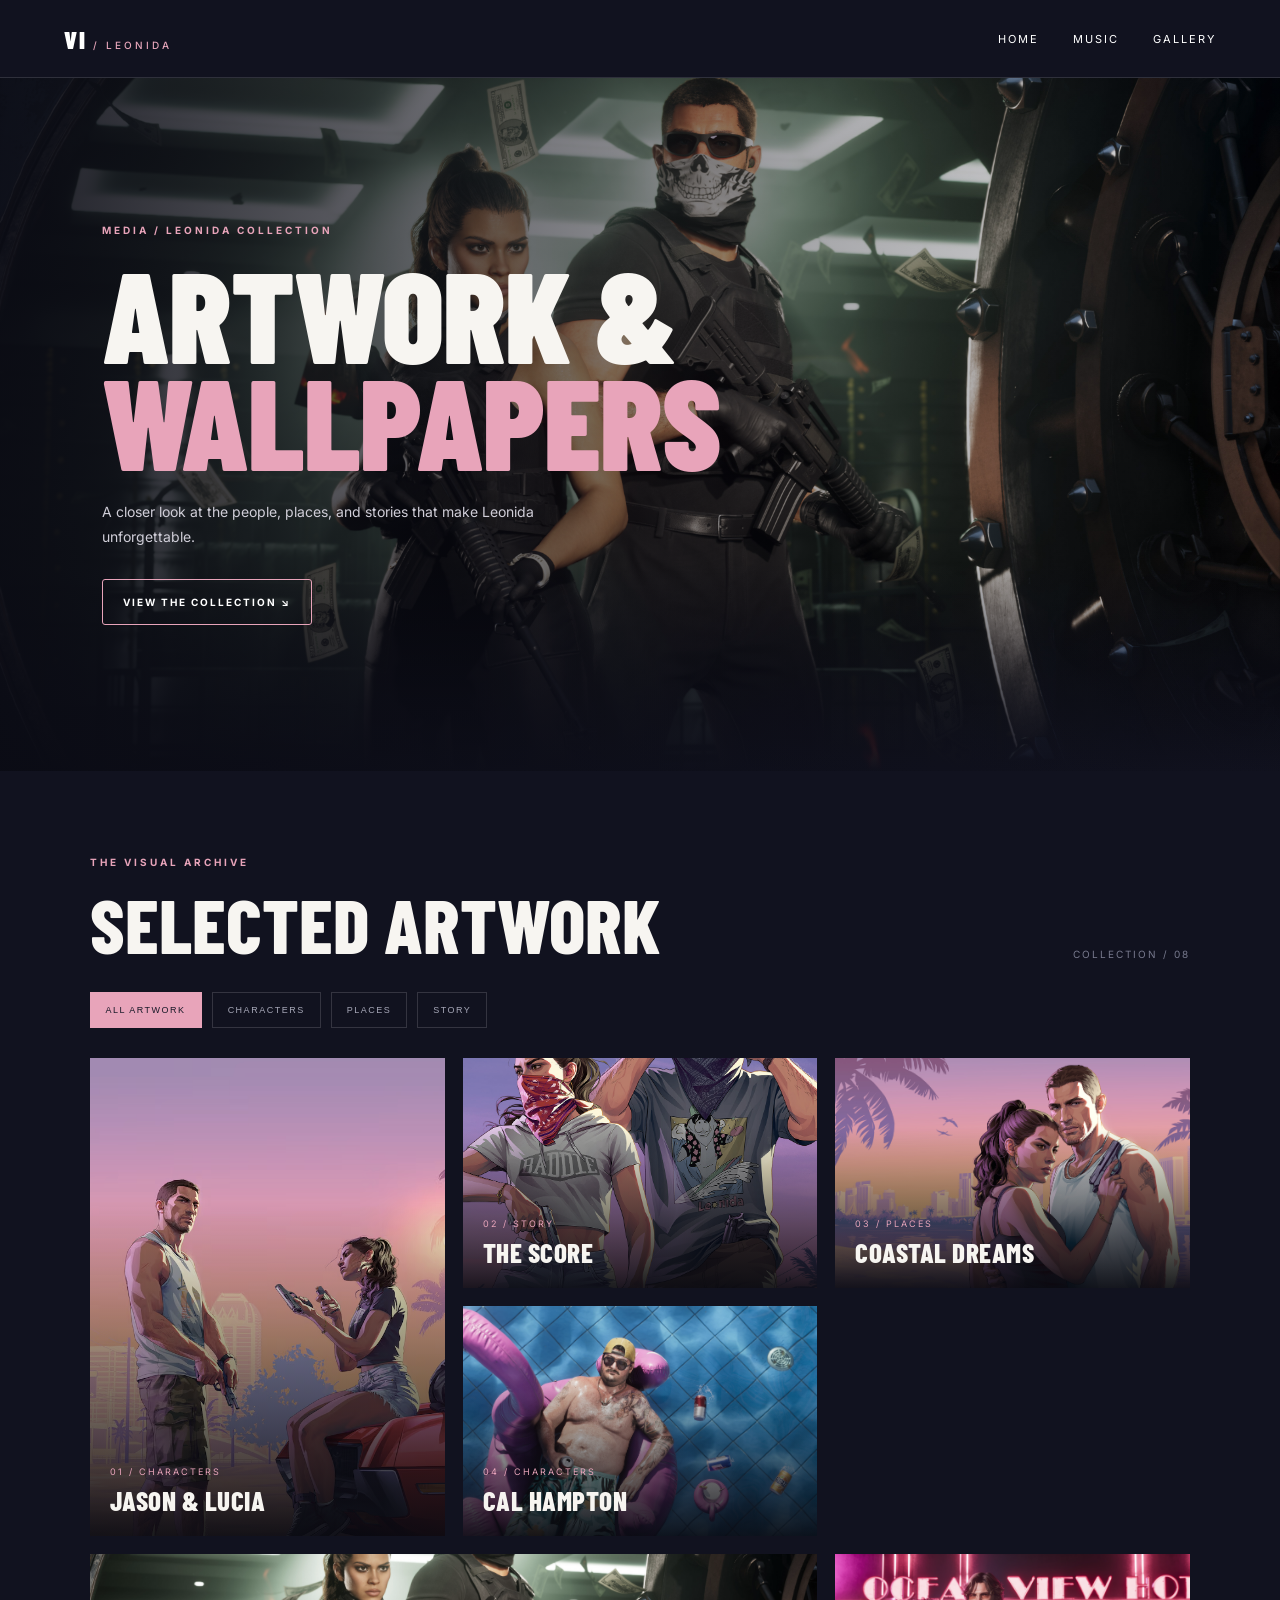
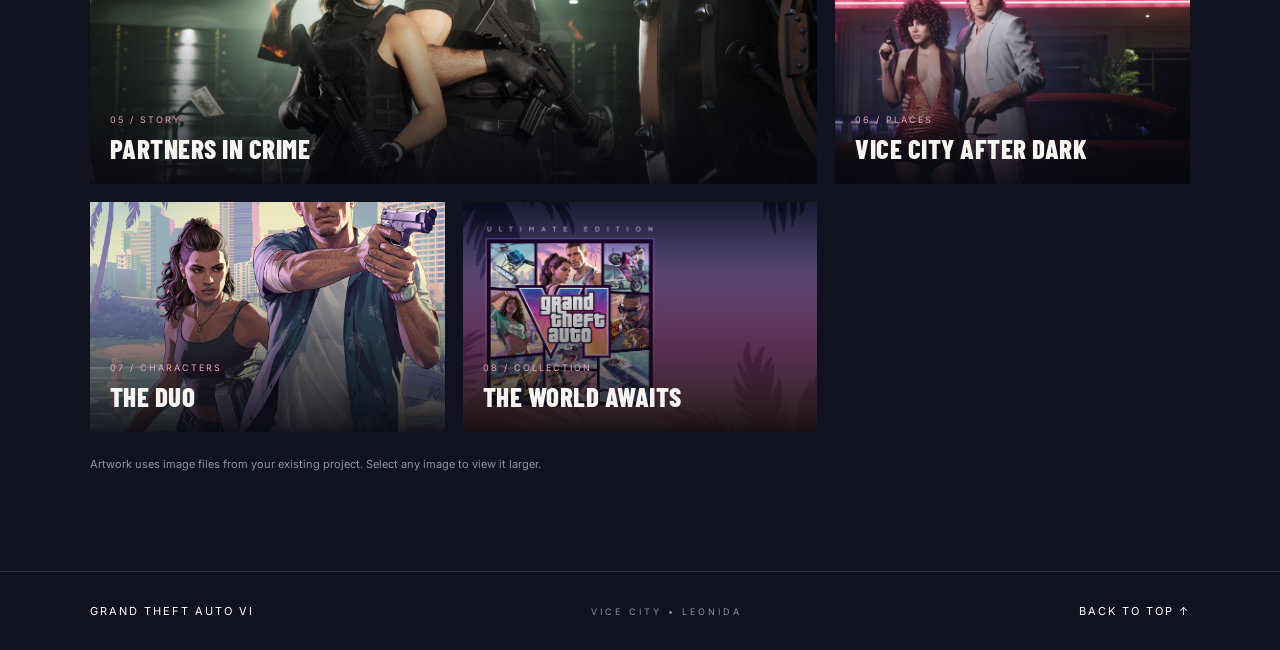
==== gallery.html @ 3112e104 "Added gallery page and a music page" ====
<!doctype html>
<html lang="en">

<head>
    <meta charset="utf-8">
    <meta name="viewport" content="width=device-width,initial-scale=1">
    <title>Artwork & Wallpapers — Grand Theft Auto VI</title>
    <link rel="stylesheet" href="styles.css">
    <link rel="stylesheet" href="media-pages.css">
</head>

<body class="media-page">
    <header class="media-header"><a class="mini-brand" href="index.html" aria-label="Home">VI<span> /
                LEONIDA</span></a><button class="media-menu-toggle" aria-label="Open menu"
            aria-expanded="false">☰</button>
        <nav class="media-nav"><a href="index.html">HOME</a><a href="music.html">MUSIC</a><a
                href="gallery.html">GALLERY</a></nav>
    </header>
    <main id="top">
        <section class="media-hero gallery-hero">
            <div class="hero-shade"></div>
            <p class="eyebrow">MEDIA / LEONIDA COLLECTION</p>
            <h1>ARTWORK &<br><em>WALLPAPERS</em></h1>
            <p class="hero-copy">A closer look at the people, places, and stories that make Leonida unforgettable.</p><a
                class="outline-cta" href="#artwork">VIEW THE COLLECTION ↘</a>
        </section>
        <section id="artwork" class="gallery-section">
            <div class="section-heading">
                <div>
                    <p class="eyebrow">THE VISUAL ARCHIVE</p>
                    <h2>SELECTED ARTWORK</h2>
                </div><span>COLLECTION / 08</span>
            </div>
            <div class="gallery-filters" role="group" aria-label="Filter artwork"><button class="filter active"
                    data-filter="all">ALL ARTWORK</button><button class="filter"
                    data-filter="characters">CHARACTERS</button><button class="filter"
                    data-filter="places">PLACES</button><button class="filter" data-filter="stories">STORY</button>
            </div>
            <div class="art-grid">
                <figure class="art-card tall" data-category="characters"><img src="launch-image.png"
                        alt="Jason and Lucia artwork">
                    <figcaption><span>01 / CHARACTERS</span><strong>JASON & LUCIA</strong></figcaption>
                </figure>
                <figure class="art-card" data-category="stories"><img src="Jason_and_Lucia_Robbery_portrait.jpg"
                        alt="Jason and Lucia robbery artwork">
                    <figcaption><span>02 / STORY</span><strong>THE SCORE</strong></figcaption>
                </figure>
                <figure class="art-card" data-category="places"><img src="Jason_and_Lucia_Beach_landscape.jpg"
                        alt="Leonida beach landscape">
                    <figcaption><span>03 / PLACES</span><strong>COASTAL DREAMS</strong></figcaption>
                </figure>
                <figure class="art-card" data-category="characters"><img src="Cal_Hampton_03.jpg"
                        alt="Cal Hampton character artwork">
                    <figcaption><span>04 / CHARACTERS</span><strong>CAL HAMPTON</strong></figcaption>
                </figure>
                <figure class="art-card wide" data-category="stories"><img src="Jason_and_Lucia_02.jpg"
                        alt="Jason and Lucia story artwork">
                    <figcaption><span>05 / STORY</span><strong>PARTNERS IN CRIME</strong></figcaption>
                </figure>
                <figure class="art-card" data-category="places"><img src="VINTAGE_VICE_CITY_PACK_01.jpg"
                        alt="Vintage Vice City artwork">
                    <figcaption><span>06 / PLACES</span><strong>VICE CITY AFTER DARK</strong></figcaption>
                </figure>
                <figure class="art-card" data-category="characters"><img src="Jason_and_Lucia_02_portrait.jpg"
                        alt="Character portrait artwork">
                    <figcaption><span>07 / CHARACTERS</span><strong>THE DUO</strong></figcaption>
                </figure>
                <figure class="art-card" data-category="places"><img src="ultimate-edition.avif"
                        alt="Ultimate edition artwork">
                    <figcaption><span>08 / COLLECTION</span><strong>THE WORLD AWAITS</strong></figcaption>
                </figure>
            </div>
            <p class="gallery-note">Artwork uses image files from your existing project. Select any image to view it
                larger.</p>
        </section>
        <div class="lightbox" aria-hidden="true"><button class="lightbox-close" aria-label="Close image">×</button><img
                src="" alt=""></div>
    </main>
    <script>const filters = document.querySelectorAll('.filter'); filters.forEach(f => f.addEventListener('click', () => { filters.forEach(x => x.classList.remove('active')); f.classList.add('active'); document.querySelectorAll('.art-card').forEach(c => c.hidden = f.dataset.filter !== 'all' && c.dataset.category !== f.dataset.filter) })); const lb = document.querySelector('.lightbox'), li = lb.querySelector('img'); document.querySelectorAll('.art-card img').forEach(i => i.addEventListener('click', () => { li.src = i.src; li.alt = i.alt; lb.classList.add('show'); lb.setAttribute('aria-hidden', 'false') })); function closeLb() { lb.classList.remove('show'); lb.setAttribute('aria-hidden', 'true') } lb.querySelector('button').addEventListener('click', closeLb); lb.addEventListener('click', e => { if (e.target === lb) closeLb() }); document.addEventListener('keydown', e => { if (e.key === 'Escape') closeLb() });</script>
    <footer class="media-footer"><a href="index.html">GRAND THEFT AUTO VI</a><span>VICE CITY • LEONIDA</span><a
            href="#top">BACK TO TOP ↑</a></footer>
    <script>const t = document.querySelector('.media-menu-toggle'), n = document.querySelector('.media-nav'); t?.addEventListener('click', () => { const o = n.classList.toggle('open'); t.setAttribute('aria-expanded', String(o)); t.textContent = o ? '×' : '☰' });</script>
</body>

</html>
---- styles.css ----
@import url('https://fonts.googleapis.com/css2?family=Poiret+One&display=swap');
  @font-face {
    font-family: 'ArtDeco Bold';
    src: url('fonts/art-deco-bold.otf') format('opentype');
    font-weight: bold;
    font-style: normal;
  }


  * {
    margin: 0;
    padding: 0;
    box-sizing: border-box;
  }

  body {
    background-color: #16172A;
  }

  .top-section {
    display: flex;
    height: 60px;
    position: relative;
    justify-content: center;
    align-items: center;

  }

   .top-section img {
    width: 100%;
    height: 100%;
    object-fit: cover;
    object-position: center top;
  }
  .top-section p {
    position: absolute;
    color: #3c4066;
    background-color: none;
    font: 15px;
    font-weight: 700;
    line-height: 17px;
    letter-spacing: 2.25px;
    font-family: 'ArtDeco Bold' !important;


  }

    .sticky-nav-layer {
    position: fixed;
    top: 60px; 
    left: 0;
    width: 100%;
    z-index: 1000;
    display: flex;
    justify-content: space-between;
    align-items: flex-start;
    padding: 55px; 
    pointer-events: none; 
  }

  .logo {
    margin: 55px 0 0 55px;
    width: 50px;
    height: 45px;
    color: white;
    position: sticky;
  }

  .logo svg {
    display: block;
    width: 100%;
    height: 100%;
  }

  .hero-section {
    display: flex;
    justify-content: space-between;
    box-sizing: border-box;
    padding: 20px 40px;
    position: relative;

  }


  .hero-container {
    width: 100%;
    max-width: 1350px;
    height: 650px;
    display: flex;
    justify-content: center;
    align-items: center;
    margin: 10px auto;
    position: relative;
  }

  .hero-image {
    width: 100%;
    object-fit: fill;
    display: block;
  }

  .overlay {
    position: absolute;
    display: flex;
    justify-content: center;
    align-items: center;
    max-width: 300px;
    height: auto;
    object-fit: contain;
  }

  

  .menu-button {
    margin: 55px 55px 0 0;
    width: 48px;
    height: 48px;
    background: transparent;
    border: none;
    cursor: pointer;
    position: sticky;
    display: flex;
    flex-direction: column;
    justify-content: center;
    align-items: center;
    gap: 6px;
  }

  .menu-button span {
    width: 40px;
    height: 8px;
    background-color: white;
    display: block;
  }

  .pre-order-wrapper {
  width: 100%;
  display: flex;
  justify-content: center; 
}

  .pre-order {
    width: 100%;             
    max-width: 1300px; 
    height: 120px;
    box-sizing: border-box;
    display: flex;
    flex-direction: row;
    justify-content: space-between;
    align-items: center;
    padding: 10px 0;
  }

  .pre-order p {
    font-size: 29px;
    font-weight: 500;
    line-height: 35px;
    letter-spacing: -0.29px;
    color: white;
    font-family: 'ArtDeco Bold' !important;
  }

  .order-button {
    padding: 22px 22px;
    font-size: 22px;
    font-weight: 700;
    background-color: #FFC0D1;
    color: #16172A;
    border: none;
    border-radius: 50px;
    width: 210px;
    height: 69px;
    transition: background-color 1s ease, color 1s ease, text-shadow 1s ease, box-shadow 1s ease;
  }

  .order-button:hover {
    color: #974858;

  
  box-shadow: 
    0 0 10px #ffffff,   
    0 0 40px #ff69b4,   
    0 0 50px #ff1493,   
    inset 0 0 14px rgba(255, 255, 255, 0.6); 
  }

  .button-group {
    display: flex;
    flex-direction: column;
    align-items: center;
    gap: 15px;
    position: relative;
  }

    .scroll-arrow {
    background: none;
    border: none;
    padding: 0;
    display: flex;
    justify-content: center;
    align-items: center;
    position: absolute;
    top: 120px;
    }  
    
    

  .console-logos {
    display: flex;
    flex-direction: column;
    gap: 10px;
    width: 100%;
  }

  .console-logos img {
    max-width: 200px;
    object-position: right;
    height: auto;
  }

  .left, .right, .center {
    flex: 1;
    display: flex;
    align-items: center;
  }

  .left {
    justify-content: flex-start;
  }

  .center {
    justify-content: center;
  }

  .right {
    justify-content: flex-end;
    align-items: flex-end;
  }

  .launch-section {
    display: flex;
    justify-content: center;
    align-items: center;
    width: 100%;
    height: 100vh;
    margin-top: 100px;
    overflow: hidden;
    position: relative;
  }

  .launch-section img {
  width: 100%;
  height: 100%;
  object-fit: cover;
}

  .launch-text {
    display: flex;
    flex-direction: column;
    position: absolute;
    justify-content: flex-start;
    align-items: center;
    z-index: 1;
    gap: 20px;
    top: 100px;
    left: 0;
    width: 100%;
    height: 100%;
  }

  .watch p {
    color: #fbd9e0;
    background-color: none;
    font-size: 25px;
    line-height: 17px;
    letter-spacing: 2.25px;
    font-weight: 900;
    font-family:'Franklin Gothic Medium', 'Arial Narrow', Arial, sans-serif;
  }

  .launch p {
    color: #ffffff;
    font-size: 66px;
    letter-spacing: 15px;
    font-weight: 900;
    font-family:'Franklin Gothic Medium', 'Arial Narrow', Arial, sans-serif;
  }

  .launch {
    position: relative;
    left: 15px;
  }

  .play-button {
    position: absolute;
    color: white;
    opacity: 0.5;
    display: flex;
    cursor: pointer;
    z-index: 3;
    transition: transform 0.3s ease, opacity 0.3s ease;
  }

  .play-button:hover {
    opacity: 0.7;
    transform: scale(1.15);
  }

  .video-overlay {
  position: fixed;
  top: 0;
  left: 0;
  width: 100%;
  height: 100%;
  background-color: rgba(22, 23, 42, 0.95);
  backdrop-filter: blur(8px);
  z-index: 1000; 
  
  display: flex;
  flex-direction: column;
  justify-content: flex-start; 
  align-items: center;
  padding: 60px 20px;          
  overflow-y: auto;            
  
  opacity: 0;
  pointer-events: none;
  transition: opacity 0.4s ease;
}

.video-overlay:target {
  opacity: 1;
  pointer-events: auto;
}

.video-container {
  position: relative;
  width: 100%;               
  max-width: 1000px;
  aspect-ratio: 16 / 9;
  border-radius: 12px;
  overflow: hidden;
  box-shadow: 0 20px 50px rgba(0, 0, 0, 0.6);
  border: 1px solid rgba(255, 255, 255, 0.15);
  margin-bottom: 40px;          
  flex-shrink: 0;               
}

.video-container iframe {
  width: 100%;
  height: 100%;
  display: block;
}

.close-button {
  position: fixed;             
  top: 20px;
  right: 20px;
  background: rgba(255, 255, 255, 0.1);
  color: white;
  text-decoration: none; 
  font-size: 30px;
  width: 45px;
  height: 45px;
  border-radius: 50%;
  display: flex;
  justify-content: center;
  align-items: center;
  z-index: 100000;
  transition: background 0.2s, transform 0.2s;
}

.close-button:hover {
  background: rgba(255, 255, 255, 0.3);
  transform: scale(1.05);
}


.video-details-section {
  width: 100%;
  max-width: 1000px;       
  margin: 0 auto;
  padding: 0 0 40px 0;         
  background-color: transparent; 
  color: #ffffff;

}

.details-split-row {
  display: flex;
  justify-content: space-between;
  align-items: flex-start;
  gap: 50px;
}

.details-left, .details-right {
  flex: 1;
}

.main-title {
  font-family:'Franklin Gothic Medium', 'Arial Narrow', Arial, sans-serif;
  font-size: 40px;
  line-height: 1.1;
  letter-spacing: 1.5px;
  margin-bottom: 12px;
  font-weight: 700;
  color: #fff9cb;
}

.release-date {
  font-size: 19px;
  color: #7b7d99; 
  letter-spacing: 0.5px;
  font-family:'Franklin Gothic Medium', 'Arial Narrow', Arial, sans-serif;
}

.description-para {
  position: static; 
  font-size: 19px;
  line-height: 1.6;
  color: #7b7d99;
  font-weight: normal ;
  letter-spacing: 0.2px;
  font-family:'Franklin Gothic Medium', 'Arial Narrow', Arial, sans-serif;
}
  
/* Trailers Cards Section */
  .more-trailers-section {
    width: 100%;
    background-color: #16172A; 
    display: flex;
    justify-content: center;
    padding: 60px 40px;
  }

  .trailers-container {
    width: 100%;
    max-width: 1350px;
    display: flex;
    justify-content: space-between;
    gap: 30px;
  }

  .trailer-card {
    flex: 1;
    display: flex;
    flex-direction: column;
    align-items: center;
    cursor: pointer;
  }

  .trailer-card:hover .trailer-image-wrapper img {
    transform: scale(1.03);
  }

  .trailer-image-wrapper {
    width: 100%;
    aspect-ratio: 9 / 16; 
    position: relative;
    border-radius: 12px;
    overflow: hidden;
    margin-bottom: 20px;
  }

  .trailer-image-wrapper img {
    width: 100%;
    height: 100%;
    object-fit: cover;
    transition: transform 0.4s ease;
  }

  .card-play-button {
    position: absolute;
    top: 50%;
    left: 50%;
    transform: translate(-50%, -50%);
    color: white;
    z-index: 2;
    transition: transform 0.2s ease;
  }

  .trailer-card:hover .card-play-button {
    transform: translate(-50%, -50%) scale(1.1);
  }

  .trailer-text {
    text-align: center;
    display: flex;
    flex-direction: column;
    gap: 8px;
  }

  .watch-tag {
    color: #fbd9e0; 
    font-size: 14px;
    letter-spacing: 2px;
    font-weight: 900;
    font-family: 'Franklin Gothic Medium', 'Arial Narrow', Arial, sans-serif;
  }

  .trailer-title {
    color: #ffffff;
    font-size: 26px;
    letter-spacing: 2px;
    font-weight: 900;
    font-family: 'Franklin Gothic Medium', 'Arial Narrow', Arial, sans-serif;
  }


  .scroll-canvas-section {
   
    height: 250vh; 
    position: relative;
    background-color: #000;
  }

  .sticky-canvas-container {
    position: sticky;
    top: 0;
    height: 100vh; 
    width: 100%;
    overflow: hidden;
    display: flex;
    justify-content: center;
    align-items: center;
  }

  /* Adds a smooth fade to the bottom of the scrubbing video */
  .sticky-canvas-container::after {
    content: '';
    position: absolute;
    bottom: 0;
    left: 0;
    width: 100%;
    height: 25vh; /* Controls how tall the blended fade is */
    /* Fades from transparent to your exact body background color (#16172A) */
    background: linear-gradient(to bottom, rgba(22, 23, 42, 0) 0%, rgba(22, 23, 42, 1) 100%);
    pointer-events: none; /* Ensures the overlay doesn't block scrolling or clicks */
    z-index: 5;
  }

  #scrub-canvas {
    width: 100%;
    height: 100vh;
    object-fit: cover; 
    display: block;
    object-position: center center;
  }

  .ultimate-vicecity {
    display: flex;
    flex-direction: column;
    justify-content: center;
    align-items: center;
    gap: 50px; 
    padding: 50px 20px;
  }

 
  .promo-card {
    position: relative; 
    display: flex;
    justify-content: center;
    align-items: center;
    width: 100%;
    max-width: 1500px;
  }
  
  .promo-card img {
    width: 100%;
    border-radius: 40px;
    display: block;
  }

  .promo-content {
    position: absolute;
    display: flex;
    flex-direction: column;
    right: 10%; 
    justify-content: center;
  }

  .promo-preorder-bonus {
    font-size: 20px;
    font-weight: 700;
    font-family: 'Franklin Gothic Medium', 'Arial Narrow', Arial, sans-serif;
    color: #95eef1;
    margin-bottom: 10px;
  }

  .promo-heading {
    font-size: 70px;
    font-weight: 700;
    font-family: 'Franklin Gothic Medium', 'Arial Narrow', Arial, sans-serif;
    color: #fff9cb;
    line-height: 1.1;
    margin-bottom: 20px;
  }

  .promo-para {
    font-size: 30px;
    font-family: 'Franklin Gothic Medium', 'Arial Narrow', Arial, sans-serif;
    color: #ffffff;
    line-height: 1.4;
  }

  .promo-content button {
    margin-top: 40px;
    padding: 22px 22px;
    font-size: 22px;
    font-weight: 700;
    background-color: #fff9cb;
    color: #16172A;
    border: none;
    border-radius: 50px;
    width: 210px;
    height: 69px;
    cursor: pointer;
    transition: background-color 0.5s ease, color 0.5s ease, box-shadow 0.5s ease;
  }

  .promo-content button:hover {
    color: #974858;
    box-shadow: 
      0 0 10px #ffffff,   
      0 0 40px #ff69b4,   
      0 0 50px #ff1493,   
      inset 0 0 14px rgba(255, 255, 255, 0.6); 
  }


  .scroll-canvas-section-2 {
    height: 400vh; 
    position: relative;
    background-color: #000;
  }

  .sticky-canvas-container-2 {
    position: sticky;
    top: 0;
    height: 100vh; 
    width: 100%;
    overflow: hidden;
    display: flex;
    justify-content: center;
    align-items: center;
  }

  /* Adds a smooth fade to the top of the second scrubbing video */
  .sticky-canvas-container-2::before {
    content: '';
    position: absolute;
    top: 0;
    left: 0;
    width: 100%;
    height: 25vh; /* Controls how tall the top blend is */
    /* Fades from solid background color down to transparent */
    background: linear-gradient(to bottom, rgba(22, 23, 42, 1) 0%, rgba(22, 23, 42, 0) 100%);
    pointer-events: none; /* Ensures the overlay doesn't block scrolling or clicks */
    z-index: 5;
  }

   /* Adds a smooth fade to the bottom of the scrubbing video */
  .sticky-canvas-container-2::after {
    content: '';
    position: absolute;
    bottom: 0;
    left: 0;
    width: 100%;
    height: 25vh; /* Controls how tall the blended fade is */
    /* Fades from transparent to your exact body background color (#16172A) */
    background: linear-gradient(to bottom, rgba(22, 23, 42, 0) 0%, rgba(22, 23, 42, 1) 100%);
    pointer-events: none; /* Ensures the overlay doesn't block scrolling or clicks */
    z-index: 5;
  }

  #scrub-canvas-2 {
    width: 100%;
    height: 100vh;
    object-fit: cover; 
    object-position: center center; 
    display: block;
  }

  /* Vice City Story Card */
  .story-card {
    position: relative;
    display: flex;
    align-items: center; 
    width: 100%;
    max-width: 1500px;
    min-height: 650px; 
    border-radius: 40px;
    overflow: hidden;
  }


  .story-content {
    position: relative;
    z-index: 1; 
    display: flex;
    flex-direction: column;
  }

  .story-heading {
    font-family: 'Franklin Gothic Medium', 'Arial Narrow', Arial, sans-serif;
    font-size: 100px;
    font-weight: 700;
    color: #df698a; 
    margin-bottom: 25px;
    letter-spacing: 0.5px;
  }

  .story-paragraph {
    font-family: 'Franklin Gothic Medium', 'Arial Narrow', Arial, sans-serif;
    font-size: 50px;
    font-weight: 500;
    color: #f7bda6; 
    letter-spacing: 0.5px;
  }



  .promo-card.content-left .promo-content {
    right: auto; /* Removes the default right positioning */
    left: 10%;   /* Pins the text to the left side */
  }
  
  .promo-content button {
    width: 250px;
  }

  /* Main Footer Container */
  .site-footer {
    display: flex;
    flex-direction: column;
    align-items: center;
    padding: 80px 20px;
    color: #ffffff;
    font-family: 'Franklin Gothic Medium', 'Arial Narrow', Arial, sans-serif;
  }

  /* Centered Logo */
  .footer-logo {
    max-width: 150px;
    height: auto;
    margin-bottom: 40px;
  }

  /* Newsletter Pill Bar */
  .newsletter-bar {
    display: flex;
    justify-content: space-between;
    align-items: center;
    width: 100%;
    max-width: 1000px;
    border: 1px solid rgba(255, 255, 255, 0.2);
    border-radius: 50px; /* Creates the pill shape */
    padding: 20px 40px;
    margin-bottom: 50px;
    gap: 30px;
  }

  .newsletter-left {
    display: flex;
    align-items: center;
    gap: 15px;
    font-size: 18px;
    font-weight: 700;
    letter-spacing: 0.5px;
    white-space: nowrap;
  }

  .rockstar-icon {
    font-size: 24px;
    font-weight: bold;
    font-family: Arial, sans-serif;
  }

  .rockstar-icon .star {
    font-size: 16px;
    vertical-align: super;
  }

  .newsletter-right p {
    font-size: 14px;
    font-weight: normal;
    color: #b0b0b0;
    line-height: 1.4;
  }

  /* Social Icons */
  .footer-socials {
    display: flex;
    gap: 30px;
    margin-bottom: 40px;
  }

  .footer-socials a {
    color: #ffffff;
    text-decoration: none;
    font-size: 18px;
    font-weight: bold;
    transition: color 0.3s ease;
  }

  .footer-socials a:hover {
    color: #df698a;
  }

  /* Footer Text Links */
  .footer-links {
    display: flex;
    flex-wrap: wrap;
    justify-content: center;
    gap: 20px;
    margin-bottom: 60px;
  }

  .footer-links a {
    color: #b0b0b0;
    text-decoration: none;
    font-size: 14px;
    transition: color 0.3s ease;
  }

  .footer-links a:hover {
    color: #ffffff;
  }

  /* ESRB Rating Section */
  .footer-rating {
    display: flex;
    align-items: flex-start;
    gap: 20px;
    max-width: 600px;
  }

  .esrb-logo {
    width: 60px;
    height: auto;
  }

  .rating-text {
    font-size: 12px;
    color: #b0b0b0;
    line-height: 1.5;
  }

  .in-game-purchases {
    margin-top: 10px;
  }

  .rockstar-logo-img {
    height: 24px; /* Matches the height of the neighboring text */
    width: auto;
    display: block;
  }

  
/* Hide the checkbox */
.menu-toggle {
    position: absolute;
    width: 1px;
    height: 1px;
    opacity: 0;
    pointer-events: none;
}

/* Menu button */
.menu-button {
    position: fixed;
    top: 30px;
    right: 35px;
    z-index: 1002;
    width: 48px;
    height: 48px;
    display: flex;
    flex-direction: column;
    justify-content: center;
    align-items: center;
    gap: 8px;
    cursor: pointer;
}

/* Hamburger lines */
.menu-button span {
    display: block;
    width: 30px;
    height: 2px;
    background: #fff;
    transition: transform 0.3s ease, width 0.3s ease;
}

/* Animate hamburger into an X */
.menu-toggle:checked + .menu-button span:first-child {
    transform: translateY(5px) rotate(45deg);
}

.menu-toggle:checked + .menu-button span:last-child {
    transform: translateY(-5px) rotate(-45deg);
}

/* Full-screen navigation */
.menu-overlay {
    position: fixed;
    inset: 0;
    z-index: 1001;
    background: rgba(8, 8, 8, 0.97);
    display: flex;
    flex-direction: column;
    justify-content: center;
    align-items: center;
    gap: 28px;

    opacity: 0;
    visibility: hidden;
    pointer-events: none;
    transform: translateY(-15px);
    transition:
        opacity 0.35s ease,
        transform 0.35s ease,
        visibility 0.35s ease;
}

/* Show menu when checkbox is checked */
.menu-toggle:checked ~ .menu-overlay {
    opacity: 1;
    visibility: visible;
    pointer-events: auto;
    transform: translateY(0);
}

/* Navigation links */
.menu-overlay a {
    color: #fff;
    text-decoration: none;
    font-family: inherit;
    font-size: clamp(28px, 5vw, 54px);
    font-weight: 700;
    letter-spacing: 2px;
    transition: color 0.25s ease, transform 0.25s ease;
    font-family: 'Franklin Gothic Medium', 'Arial Narrow', Arial, sans-serif;
}

.menu-overlay a:hover {
    color: #ffc0d1;
    transform: scale(1.06);
}

/* Keyboard accessibility */
.menu-toggle:focus-visible + .menu-button {
    outline: 2px solid #ffc0d1;
    outline-offset: 5px;
}

@media (max-width: 600px) {
    .menu-button {
        top: 20px;
        right: 20px;
    }

    .menu-overlay {
        gap: 24px;
    }
}


  /* Responsive Adjustments for Mobile */
  @media (max-width: 768px) {
    .newsletter-bar {
      flex-direction: column;
      text-align: center;
      padding: 30px 20px;
      border-radius: 20px;
    }
    
    .newsletter-left {
      flex-direction: column;
    }

    .footer-rating {
      flex-direction: column;
      align-items: center;
      text-align: center;
    }
  }
---- media-pages.css ----
@import url('https://fonts.googleapis.com/css2?family=Barlow+Condensed:wght@400;500;600;700;800;900&family=Inter:wght@400;500;600;700&display=swap');.media-page{background:#11121f;color:#f7f5f1;font-family:Inter,Arial,sans-serif}.media-header{height:78px;padding:0 clamp(20px,5vw,76px);display:flex;align-items:center;justify-content:space-between;border-bottom:1px solid #ffffff20;background:#11121f;position:relative;z-index:5}.mini-brand{font:900 25px 'Barlow Condensed',sans-serif;letter-spacing:2px;color:#fff;text-decoration:none}.mini-brand span{font:500 10px Inter,sans-serif;letter-spacing:3px;color:#e7a6ba}.media-nav{display:flex;gap:34px}.media-nav a,.media-footer a{font-size:11px;letter-spacing:2px;color:#fff;text-decoration:none}.media-nav a:hover,.media-footer a:hover{color:#f2a9c1}.media-menu-toggle{display:none;background:none;color:#fff;border:0;font-size:25px}.media-hero{min-height:600px;height:min(77vh,850px);position:relative;display:flex;flex-direction:column;justify-content:center;align-items:flex-start;padding:8vw;background-size:cover;background-position:center;overflow:hidden}.music-hero{background-image:url('Jason_and_Lucia_Beach_landscape.jpg')}.gallery-hero{background-image:url('Jason_and_Lucia_02.jpg')}.hero-shade{position:absolute;inset:0;background:linear-gradient(90deg,rgba(10,11,20,.92),rgba(10,11,20,.35) 65%,rgba(10,11,20,.1)),linear-gradient(0deg,#11121f,transparent 30%)}.media-hero>*:not(.hero-shade){position:relative;z-index:1}.eyebrow{font-size:10px;letter-spacing:3px;color:#e8a4ba;font-weight:700}.media-hero h1{font:900 clamp(60px,10vw,142px)/.84 'Barlow Condensed',Impact,sans-serif;letter-spacing:-1px;margin:24px 0;text-transform:uppercase}.media-hero h1 em{font-style:normal;color:#e8a4ba}.hero-copy{max-width:480px;color:#d0ced8;line-height:1.8;font-size:14px}.outline-cta{display:inline-flex;margin-top:30px;border:1px solid #e8a4ba;border-radius:3px;padding:16px 20px;text-decoration:none;color:#fff;font-size:10px;letter-spacing:2px;font-weight:700;transition:background .2s,color .2s}.outline-cta:hover{background:#e8a4ba;color:#11121f}.intro-row{padding:90px 9vw;display:grid;grid-template-columns:1fr 1fr;gap:9vw;align-items:end;border-bottom:1px solid #ffffff20}.intro-row h2,.section-heading h2,.album-banner h2{font:800 clamp(42px,6vw,76px)/.95 'Barlow Condensed',Impact,sans-serif;margin:20px 0 0;text-transform:uppercase}.intro-row>p{color:#aaaaba;line-height:1.9;max-width:570px;font-size:14px}.station-section,.gallery-section{padding:85px 7vw 100px}.section-heading{display:flex;align-items:end;justify-content:space-between;margin-bottom:32px}.section-heading>span{font-size:10px;letter-spacing:2px;color:#77798d}.station-grid{display:grid;grid-template-columns:repeat(3,minmax(0,1fr));gap:20px}.station-card{background:#191a2b;border:1px solid #ffffff12;min-width:0;transition:transform .25s,border-color .25s}.station-card:hover{transform:translateY(-5px);border-color:#e8a4ba66}.station-card>img{width:100%;height:210px;object-fit:cover;display:block;filter:saturate(.8)}.station-info{padding:23px}.station-info>span,.art-card figcaption span{font-size:9px;letter-spacing:2px;color:#e8a4ba}.station-info h3{font:800 34px 'Barlow Condensed',Impact,sans-serif;margin:10px 0;text-transform:uppercase}.station-info p{font-size:12px;color:#a8a9ba;min-height:18px}.tune-button{margin-top:22px;padding:10px 0;border:0;border-top:1px solid #ffffff30;background:none;color:#fff;width:100%;text-align:left;font-size:10px;letter-spacing:2px;cursor:pointer}.tune-button:hover{color:#e8a4ba}.player-bar{margin-top:25px;padding:20px 25px;background:#e8a4ba;color:#11121f;display:flex;align-items:center;gap:18px}.player-bar .eyebrow{color:#4a2537;font-size:8px}.player-bar strong{display:block;font-size:13px;letter-spacing:1px;margin-top:4px}.player-note{margin-left:auto;font-size:9px;letter-spacing:1px}.equalizer{display:flex;align-items:center;gap:3px;height:26px}.equalizer i{width:3px;background:#11121f;height:40%;animation:beat .7s infinite alternate}.equalizer i:nth-child(2){height:95%;animation-delay:.2s}.equalizer i:nth-child(3){height:60%;animation-delay:.4s}.equalizer i:nth-child(4){height:80%;animation-delay:.1s}@keyframes beat{to{height:20%}}.album-banner{padding:80px 9vw;display:flex;justify-content:space-between;align-items:center;gap:30px;background:linear-gradient(110deg,#242037,#171827)}.album-banner p:not(.eyebrow){max-width:470px;color:#b8b7c6;line-height:1.7;font-size:13px}.album-banner .outline-cta{white-space:nowrap}.gallery-filters{display:flex;gap:10px;flex-wrap:wrap;margin:25px 0 30px}.filter{background:transparent;color:#a7a8b8;border:1px solid #ffffff25;padding:12px 15px;font-size:9px;letter-spacing:1.5px;cursor:pointer}.filter.active,.filter:hover{background:#e8a4ba;border-color:#e8a4ba;color:#171827}.art-grid{display:grid;grid-template-columns:repeat(3,minmax(0,1fr));grid-auto-rows:230px;gap:18px}.art-card{position:relative;overflow:hidden;background:#202133;cursor:pointer}.art-card.tall{grid-row:span 2}.art-card.wide{grid-column:span 2}.art-card img{width:100%;height:100%;object-fit:cover;display:block;transition:transform .5s,filter .4s;filter:saturate(.8)}.art-card:hover img{transform:scale(1.045);filter:saturate(1.05)}.art-card:after{content:'';position:absolute;inset:30% 0 0;background:linear-gradient(transparent,rgba(8,9,16,.92));pointer-events:none}.art-card figcaption{position:absolute;z-index:1;bottom:20px;left:20px;display:flex;flex-direction:column;gap:7px}.art-card figcaption strong{font:800 27px 'Barlow Condensed',Impact,sans-serif;letter-spacing:.5px}.gallery-note{font-size:11px;color:#8f90a3;margin-top:25px}.lightbox{position:fixed;inset:0;z-index:20;background:rgba(5,6,12,.94);display:none;align-items:center;justify-content:center;padding:5vw}.lightbox.show{display:flex}.lightbox img{max-width:100%;max-height:88vh;object-fit:contain}.lightbox-close{position:absolute;top:20px;right:30px;font-size:42px;background:none;border:0;color:#fff;cursor:pointer}.media-footer{border-top:1px solid #ffffff20;padding:32px 7vw;display:flex;justify-content:space-between;gap:15px;align-items:center}.media-footer span{font-size:9px;letter-spacing:3px;color:#8e90a4}@media(max-width:850px){.station-grid{grid-template-columns:repeat(2,minmax(0,1fr))}.art-grid{grid-template-columns:repeat(2,minmax(0,1fr));grid-auto-rows:190px}.intro-row{padding:65px 7vw;gap:35px}.station-section,.gallery-section{padding:65px 5vw}.player-note{display:none}}@media(max-width:600px){.media-header{height:65px}.media-menu-toggle{display:block}.media-nav{display:none;position:absolute;top:64px;left:0;right:0;background:#11121f;padding:25px;flex-direction:column;gap:22px;border-bottom:1px solid #ffffff22}.media-nav.open{display:flex}.media-hero{min-height:540px;height:75vh;padding:28px}.media-hero h1{font-size:clamp(58px,16vw,90px)}.intro-row{grid-template-columns:1fr;gap:25px}.section-heading{align-items:flex-start;gap:15px;flex-direction:column}.station-grid{grid-template-columns:1fr}.station-card>img{height:230px}.album-banner{padding:60px 7vw;align-items:flex-start;flex-direction:column}.art-grid{grid-template-columns:1fr;grid-auto-rows:260px}.art-card.tall,.art-card.wide{grid-row:auto;grid-column:auto}.player-bar{padding:15px}.media-footer{flex-wrap:wrap}.media-footer span{order:3;width:100%}}
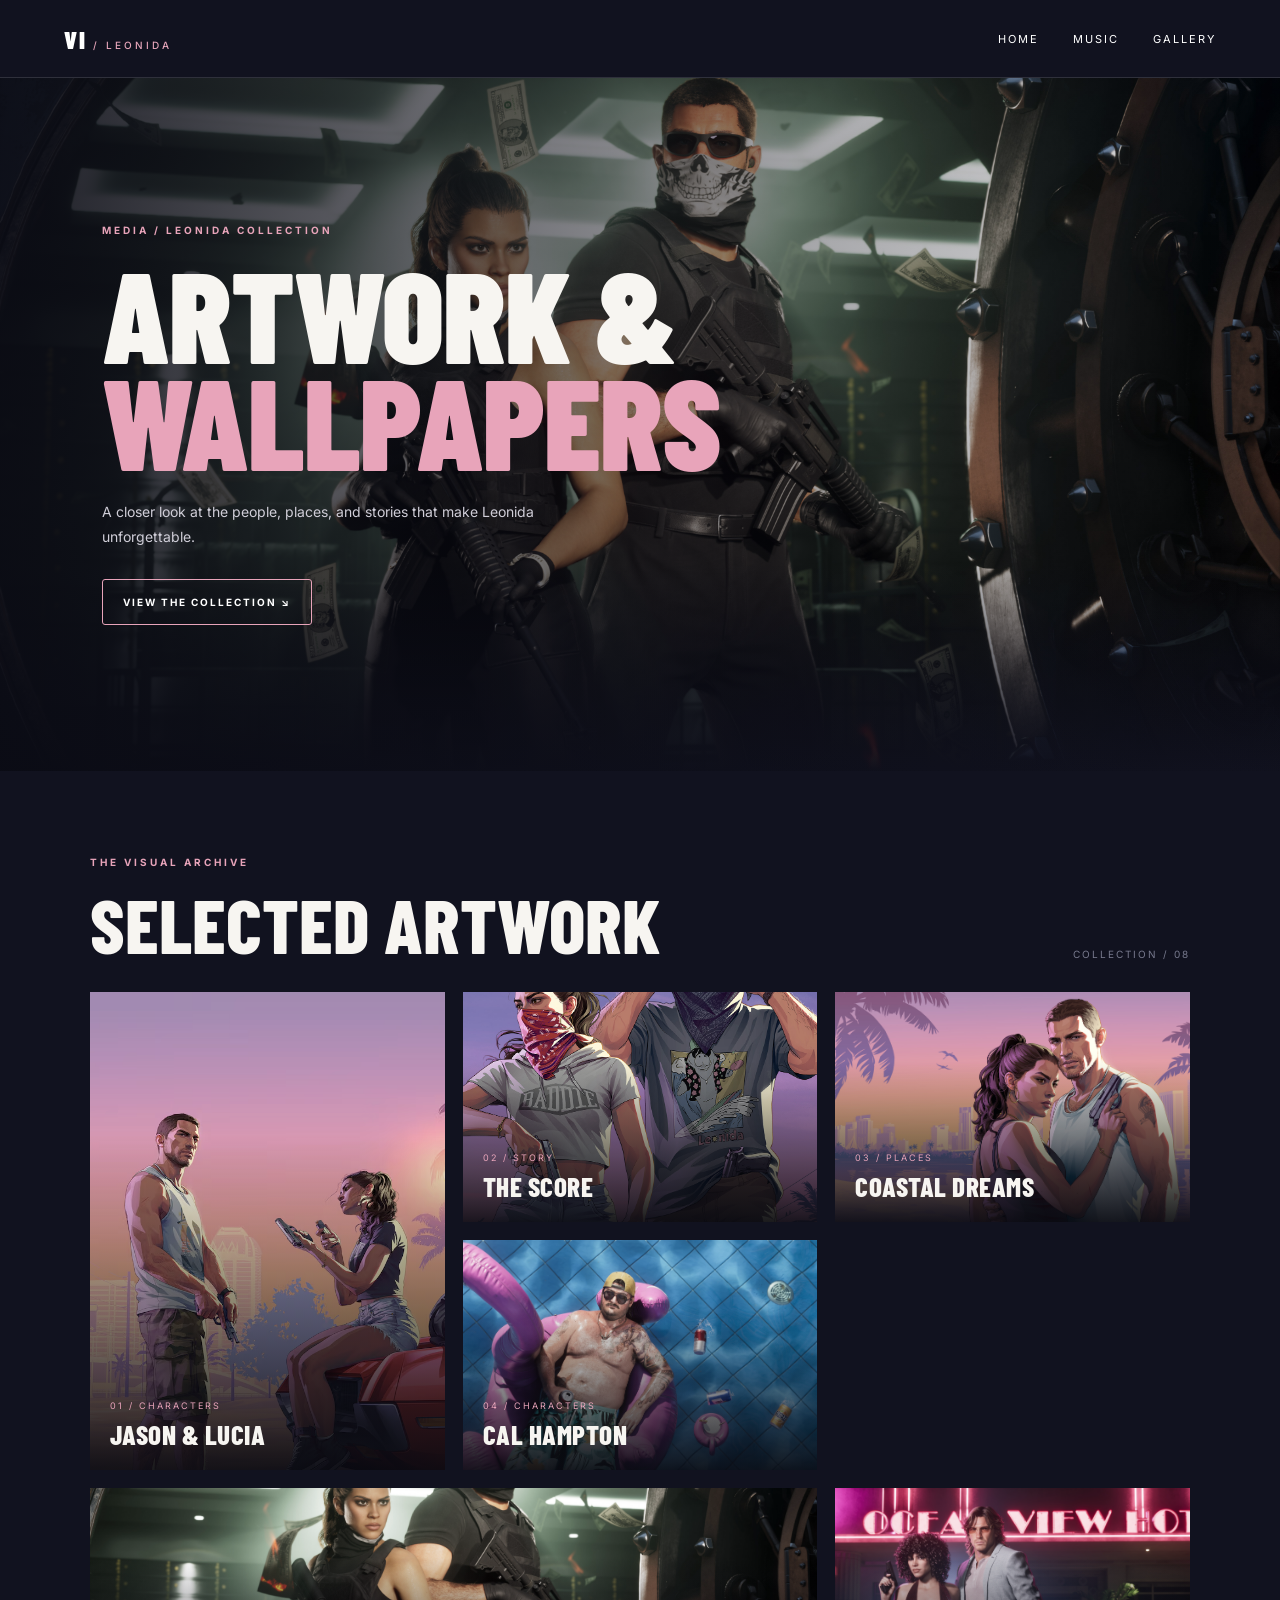
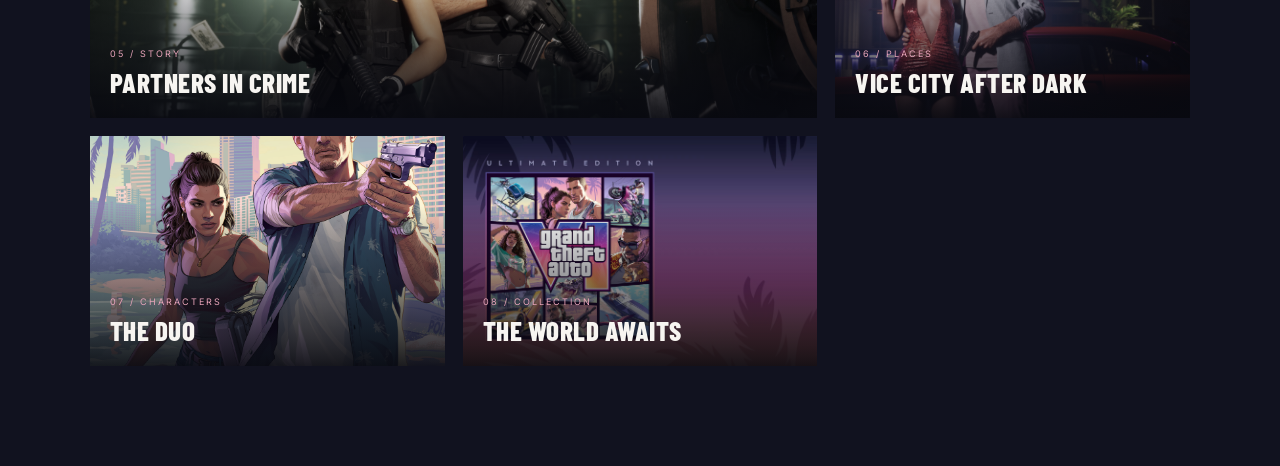
==== commit 1f679d11: "Made the website more responsive" ====
--- a/gallery.html
+++ b/gallery.html
@@ -1,85 +1,119 @@
-<!doctype html>
+<!-- gallery.html -->
+<!DOCTYPE html>
 <html lang="en">
 
 <head>
-    <meta charset="utf-8">
-    <meta name="viewport" content="width=device-width,initial-scale=1">
-    <title>Artwork & Wallpapers — Grand Theft Auto VI</title>
-    <link rel="stylesheet" href="styles.css">
-    <link rel="stylesheet" href="media-pages.css">
+  <meta charset="UTF-8">
+  <meta name="viewport" content="width=device-width, initial-scale=1.0">
+  <title>Artwork & Wallpapers — Grand Theft Auto VI</title>
+  <link rel="stylesheet" href="styles.css">
+  <link rel="stylesheet" href="media-pages.css">
+  <link rel="icon" type="image/x-icon" href="/gta6-logo.png">
 </head>
 
 <body class="media-page">
-    <header class="media-header"><a class="mini-brand" href="index.html" aria-label="Home">VI<span> /
-                LEONIDA</span></a><button class="media-menu-toggle" aria-label="Open menu"
-            aria-expanded="false">☰</button>
-        <nav class="media-nav"><a href="index.html">HOME</a><a href="music.html">MUSIC</a><a
-                href="gallery.html">GALLERY</a></nav>
-    </header>
-    <main id="top">
-        <section class="media-hero gallery-hero">
-            <div class="hero-shade"></div>
-            <p class="eyebrow">MEDIA / LEONIDA COLLECTION</p>
-            <h1>ARTWORK &<br><em>WALLPAPERS</em></h1>
-            <p class="hero-copy">A closer look at the people, places, and stories that make Leonida unforgettable.</p><a
-                class="outline-cta" href="#artwork">VIEW THE COLLECTION ↘</a>
-        </section>
-        <section id="artwork" class="gallery-section">
-            <div class="section-heading">
-                <div>
-                    <p class="eyebrow">THE VISUAL ARCHIVE</p>
-                    <h2>SELECTED ARTWORK</h2>
-                </div><span>COLLECTION / 08</span>
-            </div>
-            <div class="gallery-filters" role="group" aria-label="Filter artwork"><button class="filter active"
-                    data-filter="all">ALL ARTWORK</button><button class="filter"
-                    data-filter="characters">CHARACTERS</button><button class="filter"
-                    data-filter="places">PLACES</button><button class="filter" data-filter="stories">STORY</button>
-            </div>
-            <div class="art-grid">
-                <figure class="art-card tall" data-category="characters"><img src="launch-image.png"
-                        alt="Jason and Lucia artwork">
-                    <figcaption><span>01 / CHARACTERS</span><strong>JASON & LUCIA</strong></figcaption>
-                </figure>
-                <figure class="art-card" data-category="stories"><img src="Jason_and_Lucia_Robbery_portrait.jpg"
-                        alt="Jason and Lucia robbery artwork">
-                    <figcaption><span>02 / STORY</span><strong>THE SCORE</strong></figcaption>
-                </figure>
-                <figure class="art-card" data-category="places"><img src="Jason_and_Lucia_Beach_landscape.jpg"
-                        alt="Leonida beach landscape">
-                    <figcaption><span>03 / PLACES</span><strong>COASTAL DREAMS</strong></figcaption>
-                </figure>
-                <figure class="art-card" data-category="characters"><img src="Cal_Hampton_03.jpg"
-                        alt="Cal Hampton character artwork">
-                    <figcaption><span>04 / CHARACTERS</span><strong>CAL HAMPTON</strong></figcaption>
-                </figure>
-                <figure class="art-card wide" data-category="stories"><img src="Jason_and_Lucia_02.jpg"
-                        alt="Jason and Lucia story artwork">
-                    <figcaption><span>05 / STORY</span><strong>PARTNERS IN CRIME</strong></figcaption>
-                </figure>
-                <figure class="art-card" data-category="places"><img src="VINTAGE_VICE_CITY_PACK_01.jpg"
-                        alt="Vintage Vice City artwork">
-                    <figcaption><span>06 / PLACES</span><strong>VICE CITY AFTER DARK</strong></figcaption>
-                </figure>
-                <figure class="art-card" data-category="characters"><img src="Jason_and_Lucia_02_portrait.jpg"
-                        alt="Character portrait artwork">
-                    <figcaption><span>07 / CHARACTERS</span><strong>THE DUO</strong></figcaption>
-                </figure>
-                <figure class="art-card" data-category="places"><img src="ultimate-edition.avif"
-                        alt="Ultimate edition artwork">
-                    <figcaption><span>08 / COLLECTION</span><strong>THE WORLD AWAITS</strong></figcaption>
-                </figure>
-            </div>
-            <p class="gallery-note">Artwork uses image files from your existing project. Select any image to view it
-                larger.</p>
-        </section>
-        <div class="lightbox" aria-hidden="true"><button class="lightbox-close" aria-label="Close image">×</button><img
-                src="" alt=""></div>
-    </main>
-    <script>const filters = document.querySelectorAll('.filter'); filters.forEach(f => f.addEventListener('click', () => { filters.forEach(x => x.classList.remove('active')); f.classList.add('active'); document.querySelectorAll('.art-card').forEach(c => c.hidden = f.dataset.filter !== 'all' && c.dataset.category !== f.dataset.filter) })); const lb = document.querySelector('.lightbox'), li = lb.querySelector('img'); document.querySelectorAll('.art-card img').forEach(i => i.addEventListener('click', () => { li.src = i.src; li.alt = i.alt; lb.classList.add('show'); lb.setAttribute('aria-hidden', 'false') })); function closeLb() { lb.classList.remove('show'); lb.setAttribute('aria-hidden', 'true') } lb.querySelector('button').addEventListener('click', closeLb); lb.addEventListener('click', e => { if (e.target === lb) closeLb() }); document.addEventListener('keydown', e => { if (e.key === 'Escape') closeLb() });</script>
-    <footer class="media-footer"><a href="index.html">GRAND THEFT AUTO VI</a><span>VICE CITY • LEONIDA</span><a
-            href="#top">BACK TO TOP ↑</a></footer>
-    <script>const t = document.querySelector('.media-menu-toggle'), n = document.querySelector('.media-nav'); t?.addEventListener('click', () => { const o = n.classList.toggle('open'); t.setAttribute('aria-expanded', String(o)); t.textContent = o ? '×' : '☰' });</script>
+  <div class="media-header">
+    <a class="mini-brand" href="index.html" aria-label="Home">VI<span> / LEONIDA</span></a>
+    <button class="media-menu-toggle" aria-label="Open menu" aria-expanded="false">
+      <span></span>
+      <span></span>
+    </button>
+    <nav class="media-nav">
+      <a href="index.html">HOME</a>
+      <a href="music.html">MUSIC</a>
+      <a href="gallery.html">GALLERY</a>
+    </nav>
+  </div>
+  
+  <div id="top">
+    <div class="media-hero gallery-hero">
+      <div class="hero-shade"></div>
+      <p class="eyebrow">MEDIA / LEONIDA COLLECTION</p>
+      <h1>ARTWORK &<br><span>WALLPAPERS</span></h1>
+      <p class="hero-copy">A closer look at the people, places, and stories that make Leonida unforgettable.</p>
+      <a class="outline-cta" href="#artwork">VIEW THE COLLECTION ↘</a>
+    </div>
+    
+    <div id="artwork" class="gallery-section">
+      <div class="section-heading">
+        <div>
+          <p class="eyebrow">THE VISUAL ARCHIVE</p>
+          <h2>SELECTED ARTWORK</h2>
+        </div>
+        <span>COLLECTION / 08</span>
+      </div>
+      
+      <div class="art-grid">
+        <div class="art-card tall" data-category="characters">
+          <img src="launch-image.png" alt="Jason and Lucia artwork">
+          <div class="caption">
+            <span>01 / CHARACTERS</span>
+            <span>JASON & LUCIA</span>
+          </div>
+        </div>
+        <div class="art-card" data-category="stories">
+          <img src="Jason_and_Lucia_Robbery_portrait.jpg" alt="Jason and Lucia robbery artwork">
+          <div class="caption">
+            <span>02 / STORY</span>
+            <span>THE SCORE</span>
+          </div>
+        </div>
+        <div class="art-card" data-category="places">
+          <img src="Jason_and_Lucia_Beach_landscape.jpg" alt="Leonida beach landscape">
+          <div class="caption">
+            <span>03 / PLACES</span>
+            <span>COASTAL DREAMS</span>
+          </div>
+        </div>
+        <div class="art-card" data-category="characters">
+          <img src="Cal_Hampton_03.jpg" alt="Cal Hampton character artwork">
+          <div class="caption">
+            <span>04 / CHARACTERS</span>
+            <span>CAL HAMPTON</span>
+          </div>
+        </div>
+        <div class="art-card wide" data-category="stories">
+          <img src="Jason_and_Lucia_02.jpg" alt="Jason and Lucia story artwork">
+          <div class="caption">
+            <span>05 / STORY</span>
+            <span>PARTNERS IN CRIME</span>
+          </div>
+        </div>
+        <div class="art-card" data-category="places">
+          <img src="VINTAGE_VICE_CITY_PACK_01.jpg" alt="Vintage Vice City artwork">
+          <div class="caption">
+            <span>06 / PLACES</span>
+            <span>VICE CITY AFTER DARK</span>
+          </div>
+        </div>
+        <div class="art-card" data-category="characters">
+          <img src="Jason_and_Lucia_02_portrait.jpg" alt="Character portrait artwork">
+          <div class="caption">
+            <span>07 / CHARACTERS</span>
+            <span>THE DUO</span>
+          </div>
+        </div>
+        <div class="art-card" data-category="places">
+          <img src="ultimate-edition.avif" alt="Ultimate edition artwork">
+          <div class="caption">
+            <span>08 / COLLECTION</span>
+            <span>THE WORLD AWAITS</span>
+          </div>
+        </div>
+      </div>
+    </div>
+  </div>
 </body>
+<script>
+  const menuToggle = document.querySelector('.media-menu-toggle');
+  const mediaNav = document.querySelector('.media-nav');
 
+  if (menuToggle && mediaNav) {
+    menuToggle.addEventListener('click', () => {
+      mediaNav.classList.toggle('open');
+      const isExpanded = menuToggle.getAttribute('aria-expanded') === 'true';
+      menuToggle.setAttribute('aria-expanded', !isExpanded);
+    });
+  }
+</script>
 </html>
--- a/styles.css
+++ b/styles.css
@@ -6,7 +6,6 @@
     font-style: normal;
   }
 
-
   * {
     margin: 0;
     padding: 0;
@@ -27,7 +26,7 @@
   }
 
    .top-section img {
-    width: 100%;
+    width: 100%;                                  
     height: 100%;
     object-fit: cover;
     object-position: center top;
@@ -43,19 +42,6 @@
     font-family: 'ArtDeco Bold' !important;
 
 
-  }
-
-    .sticky-nav-layer {
-    position: fixed;
-    top: 60px; 
-    left: 0;
-    width: 100%;
-    z-index: 1000;
-    display: flex;
-    justify-content: space-between;
-    align-items: flex-start;
-    padding: 55px; 
-    pointer-events: none; 
   }
 
   .logo {
@@ -867,38 +853,20 @@
     pointer-events: none;
 }
 
-/* Menu button */
 .menu-button {
-    position: fixed;
-    top: 30px;
-    right: 35px;
-    z-index: 1002;
-    width: 48px;
-    height: 48px;
-    display: flex;
-    flex-direction: column;
-    justify-content: center;
-    align-items: center;
-    gap: 8px;
-    cursor: pointer;
-}
-
-/* Hamburger lines */
+  z-index: 1002;
+}
+
 .menu-button span {
-    display: block;
-    width: 30px;
-    height: 2px;
-    background: #fff;
-    transition: transform 0.3s ease, width 0.3s ease;
-}
-
-/* Animate hamburger into an X */
+  transition: transform 0.3s ease;
+}
+
 .menu-toggle:checked + .menu-button span:first-child {
-    transform: translateY(5px) rotate(45deg);
+  transform: translateY(7px) rotate(45deg);
 }
 
 .menu-toggle:checked + .menu-button span:last-child {
-    transform: translateY(-5px) rotate(-45deg);
+  transform: translateY(-7px) rotate(-45deg);
 }
 
 /* Full-screen navigation */
@@ -964,7 +932,6 @@
         gap: 24px;
     }
 }
-
 
   /* Responsive Adjustments for Mobile */
   @media (max-width: 768px) {
@@ -984,4 +951,50 @@
       align-items: center;
       text-align: center;
     }
-  }+  }
+
+/* =========================================================================
+   RESPONSIVE LAYER (Single Media Query)
+   ========================================================================= */
+html {text-size-adjust: 100%;} body {overflow-x: clip;}
+img, svg, canvas, video, iframe {max-width: 100%;} body:has(.menu-toggle:checked) {overflow: hidden;}
+
+@media (max-width: 950px) {
+  .hero-section {flex-direction: column; justify-content: flex-start; padding: 16px 14px 0;}
+  .logo {margin: 8px 0; width: clamp(36px, 6vw, 42px); flex: none;}
+  .hero-container {margin: 0 auto; height: clamp(340px, 65svh, 640px);}
+  .hero-image {height: 100%; object-fit: cover; object-position: center;}
+  .overlay {max-width: min(220px, 50vw);}
+  
+  /* Menu button set to absolute so it scrolls naturally with the page */
+  .menu-button {position: absolute; top: 20px; right: 20px; margin: 0; z-index: 1002; background: transparent; backdrop-filter: none;}
+  button.menu-button {display: none;}
+  
+  .pre-order-wrapper {padding: 0 24px;} .pre-order {height: auto; flex-direction: column; gap: 22px; padding: 28px 0; max-width: 560px;}
+  .pre-order .left, .pre-order .center, .pre-order .right {width: 100%; justify-content: center; text-align: center;}
+  .pre-order p {font-size: clamp(20px, 4vw, 24px);} .order-button {width: clamp(240px, 80vw, 260px); height: 60px;}
+  .console-logos {flex-direction: row; justify-content: center; gap: 24px;} .console-logos img {width: 40%; max-width: 130px;}
+  
+  .launch-section {height: clamp(420px, 80svh, 100svh); margin-top: 40px;} .launch-text {top: 12%; padding: 0 16px;}
+  .watch p {font-size: clamp(14px, 3vw, 22px); line-height: 1.2; text-align: center;} .launch p {font-size: clamp(24px, 8vw, 56px); letter-spacing: clamp(3px, 1vw, 10px); text-align: center;}
+  .video-overlay {padding: 72px 16px 32px;} .details-split-row {flex-direction: column; gap: 16px;} .main-title {font-size: clamp(24px, 6vw, 36px);}
+  
+  .more-trailers-section {padding: 40px 0;} .trailers-container {justify-content: flex-start; gap: 16px; padding: 0 20px 12px; overflow-x: auto; scroll-snap-type: x mandatory; scrollbar-width: none;}
+  .trailer-card {flex: 0 0 clamp(260px, 70vw, 320px); scroll-snap-align: start;} .watch-tag {font-size: 12px;} .trailer-title {font-size: clamp(16px, 2vw, 22px);}
+  
+  .ultimate-vicecity {gap: 40px; padding: 32px 16px;} .promo-card, .story-card {flex-direction: column; align-items: stretch; border-radius: 24px; min-height: 0;}
+  .promo-content {position: static; padding: 22px 4px 0; align-items: flex-start;} .promo-heading {font-size: clamp(30px, 7vw, 52px); margin-bottom: 12px;}
+  .promo-para {font-size: clamp(15px, 3vw, 22px); line-height: 1.5;} .promo-para br {display: none;}
+  .promo-content button {width: 100%; min-width: 190px; height: 54px; margin-top: 22px; font-size: 17px;}
+  .story-heading {font-size: clamp(34px, 9vw, 64px);} .story-paragraph {font-size: clamp(17px, 4vw, 28px);}
+  
+  .site-footer {padding: 56px 20px 40px;} .newsletter-bar {margin-bottom: 36px; flex-direction: column; text-align: center; gap: 16px;}
+  .footer-socials, .footer-links {flex-wrap: wrap; justify-content: center; text-align: center;}
+  
+  .top-section p {left: 0; right: 0; padding: 0 64px; text-align: center; font-size: clamp(9px, 2vw, 10px);}
+}
+
+/* Touch Reset */
+@media (hover: none) {
+  .order-button:hover, .promo-content button:hover {color: #1617}
+}
--- a/media-pages.css
+++ b/media-pages.css
@@ -1 +1,363 @@
-@import url('https://fonts.googleapis.com/css2?family=Barlow+Condensed:wght@400;500;600;700;800;900&family=Inter:wght@400;500;600;700&display=swap');.media-page{background:#11121f;color:#f7f5f1;font-family:Inter,Arial,sans-serif}.media-header{height:78px;padding:0 clamp(20px,5vw,76px);display:flex;align-items:center;justify-content:space-between;border-bottom:1px solid #ffffff20;background:#11121f;position:relative;z-index:5}.mini-brand{font:900 25px 'Barlow Condensed',sans-serif;letter-spacing:2px;color:#fff;text-decoration:none}.mini-brand span{font:500 10px Inter,sans-serif;letter-spacing:3px;color:#e7a6ba}.media-nav{display:flex;gap:34px}.media-nav a,.media-footer a{font-size:11px;letter-spacing:2px;color:#fff;text-decoration:none}.media-nav a:hover,.media-footer a:hover{color:#f2a9c1}.media-menu-toggle{display:none;background:none;color:#fff;border:0;font-size:25px}.media-hero{min-height:600px;height:min(77vh,850px);position:relative;display:flex;flex-direction:column;justify-content:center;align-items:flex-start;padding:8vw;background-size:cover;background-position:center;overflow:hidden}.music-hero{background-image:url('Jason_and_Lucia_Beach_landscape.jpg')}.gallery-hero{background-image:url('Jason_and_Lucia_02.jpg')}.hero-shade{position:absolute;inset:0;background:linear-gradient(90deg,rgba(10,11,20,.92),rgba(10,11,20,.35) 65%,rgba(10,11,20,.1)),linear-gradient(0deg,#11121f,transparent 30%)}.media-hero>*:not(.hero-shade){position:relative;z-index:1}.eyebrow{font-size:10px;letter-spacing:3px;color:#e8a4ba;font-weight:700}.media-hero h1{font:900 clamp(60px,10vw,142px)/.84 'Barlow Condensed',Impact,sans-serif;letter-spacing:-1px;margin:24px 0;text-transform:uppercase}.media-hero h1 em{font-style:normal;color:#e8a4ba}.hero-copy{max-width:480px;color:#d0ced8;line-height:1.8;font-size:14px}.outline-cta{display:inline-flex;margin-top:30px;border:1px solid #e8a4ba;border-radius:3px;padding:16px 20px;text-decoration:none;color:#fff;font-size:10px;letter-spacing:2px;font-weight:700;transition:background .2s,color .2s}.outline-cta:hover{background:#e8a4ba;color:#11121f}.intro-row{padding:90px 9vw;display:grid;grid-template-columns:1fr 1fr;gap:9vw;align-items:end;border-bottom:1px solid #ffffff20}.intro-row h2,.section-heading h2,.album-banner h2{font:800 clamp(42px,6vw,76px)/.95 'Barlow Condensed',Impact,sans-serif;margin:20px 0 0;text-transform:uppercase}.intro-row>p{color:#aaaaba;line-height:1.9;max-width:570px;font-size:14px}.station-section,.gallery-section{padding:85px 7vw 100px}.section-heading{display:flex;align-items:end;justify-content:space-between;margin-bottom:32px}.section-heading>span{font-size:10px;letter-spacing:2px;color:#77798d}.station-grid{display:grid;grid-template-columns:repeat(3,minmax(0,1fr));gap:20px}.station-card{background:#191a2b;border:1px solid #ffffff12;min-width:0;transition:transform .25s,border-color .25s}.station-card:hover{transform:translateY(-5px);border-color:#e8a4ba66}.station-card>img{width:100%;height:210px;object-fit:cover;display:block;filter:saturate(.8)}.station-info{padding:23px}.station-info>span,.art-card figcaption span{font-size:9px;letter-spacing:2px;color:#e8a4ba}.station-info h3{font:800 34px 'Barlow Condensed',Impact,sans-serif;margin:10px 0;text-transform:uppercase}.station-info p{font-size:12px;color:#a8a9ba;min-height:18px}.tune-button{margin-top:22px;padding:10px 0;border:0;border-top:1px solid #ffffff30;background:none;color:#fff;width:100%;text-align:left;font-size:10px;letter-spacing:2px;cursor:pointer}.tune-button:hover{color:#e8a4ba}.player-bar{margin-top:25px;padding:20px 25px;background:#e8a4ba;color:#11121f;display:flex;align-items:center;gap:18px}.player-bar .eyebrow{color:#4a2537;font-size:8px}.player-bar strong{display:block;font-size:13px;letter-spacing:1px;margin-top:4px}.player-note{margin-left:auto;font-size:9px;letter-spacing:1px}.equalizer{display:flex;align-items:center;gap:3px;height:26px}.equalizer i{width:3px;background:#11121f;height:40%;animation:beat .7s infinite alternate}.equalizer i:nth-child(2){height:95%;animation-delay:.2s}.equalizer i:nth-child(3){height:60%;animation-delay:.4s}.equalizer i:nth-child(4){height:80%;animation-delay:.1s}@keyframes beat{to{height:20%}}.album-banner{padding:80px 9vw;display:flex;justify-content:space-between;align-items:center;gap:30px;background:linear-gradient(110deg,#242037,#171827)}.album-banner p:not(.eyebrow){max-width:470px;color:#b8b7c6;line-height:1.7;font-size:13px}.album-banner .outline-cta{white-space:nowrap}.gallery-filters{display:flex;gap:10px;flex-wrap:wrap;margin:25px 0 30px}.filter{background:transparent;color:#a7a8b8;border:1px solid #ffffff25;padding:12px 15px;font-size:9px;letter-spacing:1.5px;cursor:pointer}.filter.active,.filter:hover{background:#e8a4ba;border-color:#e8a4ba;color:#171827}.art-grid{display:grid;grid-template-columns:repeat(3,minmax(0,1fr));grid-auto-rows:230px;gap:18px}.art-card{position:relative;overflow:hidden;background:#202133;cursor:pointer}.art-card.tall{grid-row:span 2}.art-card.wide{grid-column:span 2}.art-card img{width:100%;height:100%;object-fit:cover;display:block;transition:transform .5s,filter .4s;filter:saturate(.8)}.art-card:hover img{transform:scale(1.045);filter:saturate(1.05)}.art-card:after{content:'';position:absolute;inset:30% 0 0;background:linear-gradient(transparent,rgba(8,9,16,.92));pointer-events:none}.art-card figcaption{position:absolute;z-index:1;bottom:20px;left:20px;display:flex;flex-direction:column;gap:7px}.art-card figcaption strong{font:800 27px 'Barlow Condensed',Impact,sans-serif;letter-spacing:.5px}.gallery-note{font-size:11px;color:#8f90a3;margin-top:25px}.lightbox{position:fixed;inset:0;z-index:20;background:rgba(5,6,12,.94);display:none;align-items:center;justify-content:center;padding:5vw}.lightbox.show{display:flex}.lightbox img{max-width:100%;max-height:88vh;object-fit:contain}.lightbox-close{position:absolute;top:20px;right:30px;font-size:42px;background:none;border:0;color:#fff;cursor:pointer}.media-footer{border-top:1px solid #ffffff20;padding:32px 7vw;display:flex;justify-content:space-between;gap:15px;align-items:center}.media-footer span{font-size:9px;letter-spacing:3px;color:#8e90a4}@media(max-width:850px){.station-grid{grid-template-columns:repeat(2,minmax(0,1fr))}.art-grid{grid-template-columns:repeat(2,minmax(0,1fr));grid-auto-rows:190px}.intro-row{padding:65px 7vw;gap:35px}.station-section,.gallery-section{padding:65px 5vw}.player-note{display:none}}@media(max-width:600px){.media-header{height:65px}.media-menu-toggle{display:block}.media-nav{display:none;position:absolute;top:64px;left:0;right:0;background:#11121f;padding:25px;flex-direction:column;gap:22px;border-bottom:1px solid #ffffff22}.media-nav.open{display:flex}.media-hero{min-height:540px;height:75vh;padding:28px}.media-hero h1{font-size:clamp(58px,16vw,90px)}.intro-row{grid-template-columns:1fr;gap:25px}.section-heading{align-items:flex-start;gap:15px;flex-direction:column}.station-grid{grid-template-columns:1fr}.station-card>img{height:230px}.album-banner{padding:60px 7vw;align-items:flex-start;flex-direction:column}.art-grid{grid-template-columns:1fr;grid-auto-rows:260px}.art-card.tall,.art-card.wide{grid-row:auto;grid-column:auto}.player-bar{padding:15px}.media-footer{flex-wrap:wrap}.media-footer span{order:3;width:100%}}+@import url('https://fonts.googleapis.com/css2?family=Barlow+Condensed:wght@400;500;600;700;800;900&family=Inter:wght@400;500;600;700&display=swap');
+
+.media-page {
+    background: #11121f;
+    color: #f7f5f1;
+    font-family: Inter, Arial, sans-serif;
+    overflow-x: clip; 
+    -webkit-text-size-adjust: 100%; 
+    text-size-adjust: 100%; 
+    -webkit-tap-highlight-color: transparent;
+}
+
+.media-header {
+    height: 78px;
+    padding: 0 clamp(20px, 5vw, 76px);
+    display: flex;
+    align-items: center;
+    justify-content: space-between;
+    border-bottom: 1px solid #ffffff20;
+    background: #11121f;
+    position: relative;
+    z-index: 5
+}
+
+.mini-brand {
+    font: 900 25px 'Barlow Condensed', sans-serif;
+    letter-spacing: 2px;
+    color: #fff;
+    text-decoration: none
+}
+
+.mini-brand span {
+    font: 500 10px Inter, sans-serif;
+    letter-spacing: 3px;
+    color: #e7a6ba
+}
+
+.media-nav {
+    display: flex;
+    gap: 34px
+}
+
+.media-nav a {
+    font-size: 11px;
+    letter-spacing: 2px;
+    color: #fff;
+    text-decoration: none
+}
+
+.media-nav a:hover {
+    color: #f2a9c1
+}
+
+.media-menu-toggle {
+    display: none;
+    background: none;
+    color: #fff;
+    border: 0;
+    font-size: 25px;
+    cursor: pointer;
+}
+
+.media-menu-toggle span {
+    display: block;
+    width: 24px;
+    height: 2px;
+    background: #fff;
+    margin: 5px auto;
+    transition: 0.3s;
+}
+
+.media-hero {
+    min-height: 600px;
+    height: min(77vh, 850px);
+    position: relative;
+    display: flex;
+    flex-direction: column;
+    justify-content: center;
+    align-items: flex-start;
+    padding: 8vw;
+    background-size: cover;
+    background-position: center;
+    overflow: hidden
+}
+
+.music-hero {
+    background-image: url('Jason_and_Lucia_Beach_landscape.jpg')
+}
+
+.gallery-hero {
+    background-image: url('Jason_and_Lucia_02.jpg')
+}
+
+.hero-shade {
+    position: absolute;
+    inset: 0;
+    background: linear-gradient(90deg, rgba(10, 11, 20, .92), rgba(10, 11, 20, .35) 65%, rgba(10, 11, 20, .1)), linear-gradient(0deg, #11121f, transparent 30%)
+}
+
+.media-hero>*:not(.hero-shade) {
+    position: relative;
+    z-index: 1
+}
+
+.eyebrow {
+    font-size: 10px;
+    letter-spacing: 3px;
+    color: #e8a4ba;
+    font-weight: 700
+}
+
+.media-hero h1 {
+    font: 900 clamp(60px, 10vw, 142px)/.84 'Barlow Condensed', Impact, sans-serif;
+    letter-spacing: -1px;
+    margin: 24px 0;
+    text-transform: uppercase
+}
+
+.media-hero h1 span {
+    font-style: normal;
+    color: #e8a4ba
+}
+
+.hero-copy {
+    max-width: 480px;
+    color: #d0ced8;
+    line-height: 1.8;
+    font-size: 14px
+}
+
+.outline-cta {
+    display: inline-flex;
+    margin-top: 30px;
+    border: 1px solid #e8a4ba;
+    border-radius: 3px;
+    padding: 16px 20px;
+    text-decoration: none;
+    color: #fff;
+    font-size: 10px;
+    letter-spacing: 2px;
+    font-weight: 700;
+    transition: background .2s, color .2s
+}
+
+.outline-cta:hover {
+    background: #e8a4ba;
+    color: #11121f
+}
+
+.intro-row {
+    padding: 90px 9vw;
+    display: grid;
+    grid-template-columns: 1fr 1fr;
+    gap: 9vw;
+    align-items: end;
+    border-bottom: 1px solid #ffffff20
+}
+
+.intro-row h2,
+.section-heading h2,
+.album-banner h2 {
+    font: 800 clamp(42px, 6vw, 76px)/.95 'Barlow Condensed', Impact, sans-serif;
+    margin: 20px 0 0;
+    text-transform: uppercase
+}
+
+.intro-row>p {
+    color: #aaaaba;
+    line-height: 1.9;
+    max-width: 570px;
+    font-size: 14px
+}
+
+.station-section,
+.gallery-section {
+    padding: 85px 7vw 100px
+}
+
+.section-heading {
+    display: flex;
+    align-items: end;
+    justify-content: space-between;
+    margin-bottom: 32px
+}
+
+.section-heading>span {
+    font-size: 10px;
+    letter-spacing: 2px;
+    color: #77798d
+}
+
+.station-grid {
+    display: grid;
+    grid-template-columns: repeat(3, minmax(0, 1fr));
+    gap: 20px
+}
+
+.station-card {
+    background: #191a2b;
+    border: 1px solid #ffffff12;
+    min-width: 0;
+    transition: transform .25s, border-color .25s
+}
+
+.station-card:hover {
+    transform: translateY(-5px);
+    border-color: #e8a4ba66
+}
+
+.station-card>img {
+    width: 100%;
+    height: 210px;
+    object-fit: cover;
+    display: block;
+    filter: saturate(.8)
+}
+
+.station-info {
+    padding: 23px
+}
+
+.station-info>span,
+.art-card .caption span:first-child {
+    font-size: 9px;
+    letter-spacing: 2px;
+    color: #e8a4ba
+}
+
+.station-info h2 {
+    font: 800 34px 'Barlow Condensed', Impact, sans-serif;
+    margin: 10px 0;
+    text-transform: uppercase
+}
+
+.station-info p {
+    font-size: 12px;
+    color: #a8a9ba;
+    min-height: 18px
+}
+
+.tune-button {
+    margin-top: 22px;
+    padding: 10px 0;
+    border: 0;
+    border-top: 1px solid #ffffff30;
+    background: none;
+    color: #fff;
+    width: 100%;
+    text-align: left;
+    font-size: 10px;
+    letter-spacing: 2px;
+    cursor: pointer
+}
+
+.tune-button:hover {
+    color: #e8a4ba
+}
+
+.album-banner {
+    padding: 80px 9vw;
+    display: flex;
+    justify-content: space-between;
+    align-items: center;
+    gap: 30px;
+    background: linear-gradient(110deg, #242037, #171827)
+}
+
+.album-banner p:not(.eyebrow) {
+    max-width: 470px;
+    color: #b8b7c6;
+    line-height: 1.7;
+    font-size: 13px
+}
+
+.album-banner .outline-cta {
+    white-space: nowrap
+}
+
+.art-grid {
+    display: grid;
+    grid-template-columns: repeat(3, minmax(0, 1fr));
+    grid-auto-rows: 230px;
+    gap: 18px
+}
+
+.art-card {
+    position: relative;
+    overflow: hidden;
+    background: #202133;
+    cursor: pointer
+}
+
+.art-card.tall {
+    grid-row: span 2
+}
+
+.art-card.wide {
+    grid-column: span 2
+}
+
+.art-card img {
+    width: 100%;
+    height: 100%;
+    object-fit: cover;
+    display: block;
+    transition: transform .5s, filter .4s;
+    filter: saturate(.8)
+}
+
+.art-card:hover img {
+    transform: scale(1.045);
+    filter: saturate(1.05)
+}
+
+.art-card:after {
+    content: '';
+    position: absolute;
+    inset: 30% 0 0;
+    background: linear-gradient(transparent, rgba(8, 9, 16, .92));
+    pointer-events: none
+}
+
+.art-card .caption {
+    position: absolute;
+    z-index: 1;
+    bottom: 20px;
+    left: 20px;
+    display: flex;
+    flex-direction: column;
+    gap: 7px
+}
+
+.art-card .caption span:last-child {
+    font: 800 27px 'Barlow Condensed', Impact, sans-serif;
+    letter-spacing: .5px
+}
+
+
+@media (max-width: 850px) {
+    .media-header { height: 65px; } 
+    .mini-brand { font-size: clamp(22px, 5vw, 25px); }
+    .media-menu-toggle { display: block; width: 44px; height: 44px; margin-right: -8px; }
+    .media-nav { display: none; position: absolute; inset: 64px 0 auto 0; background: #11121f; padding: 25px; flex-direction: column; gap: 22px; border-bottom: 1px solid #ffffff22; max-height: calc(100vh - 64px); overflow-y: auto; }
+    .media-nav.open { display: flex; } 
+    .media-nav a { padding: 6px 0; font-size: 13px; }
+    .media-hero { min-height: 420px; height: 75svh; padding: 28px; } 
+    .hero-copy { max-width: 100%; }
+    .media-hero h1 { font-size: clamp(44px, 15vw, 90px); }
+    .intro-row, .station-grid, 
+    .art-grid { grid-template-columns: 1fr; }
+    .intro-row { padding: 65px 7vw; gap: 25px; } .art-grid { grid-auto-rows: 260px; }
+    .section-heading, .album-banner { align-items: flex-start; flex-direction: column; }
+    .section-heading { gap: 15px; } 
+    .album-banner { padding: 60px 7vw; }
+    .station-section, .gallery-section { padding: 52px 5vw 64px; }
+    .station-card > img { height: 230px; } 
+    .station-info { padding: 20px; } .station-info h2 { font-size: 30px; }
+    .art-card.tall, .art-card.wide { grid-area: auto; }
+    .station-card:hover { transform: none; border-color: #ffffff12; } 
+    .art-card:hover img { transform: none; filter: saturate(.8); }
+    .outline-cta:hover, .tune-button:hover, .media-nav a:hover { color: #fff; } 
+    .outline-cta:hover { background: transparent; }
+}
